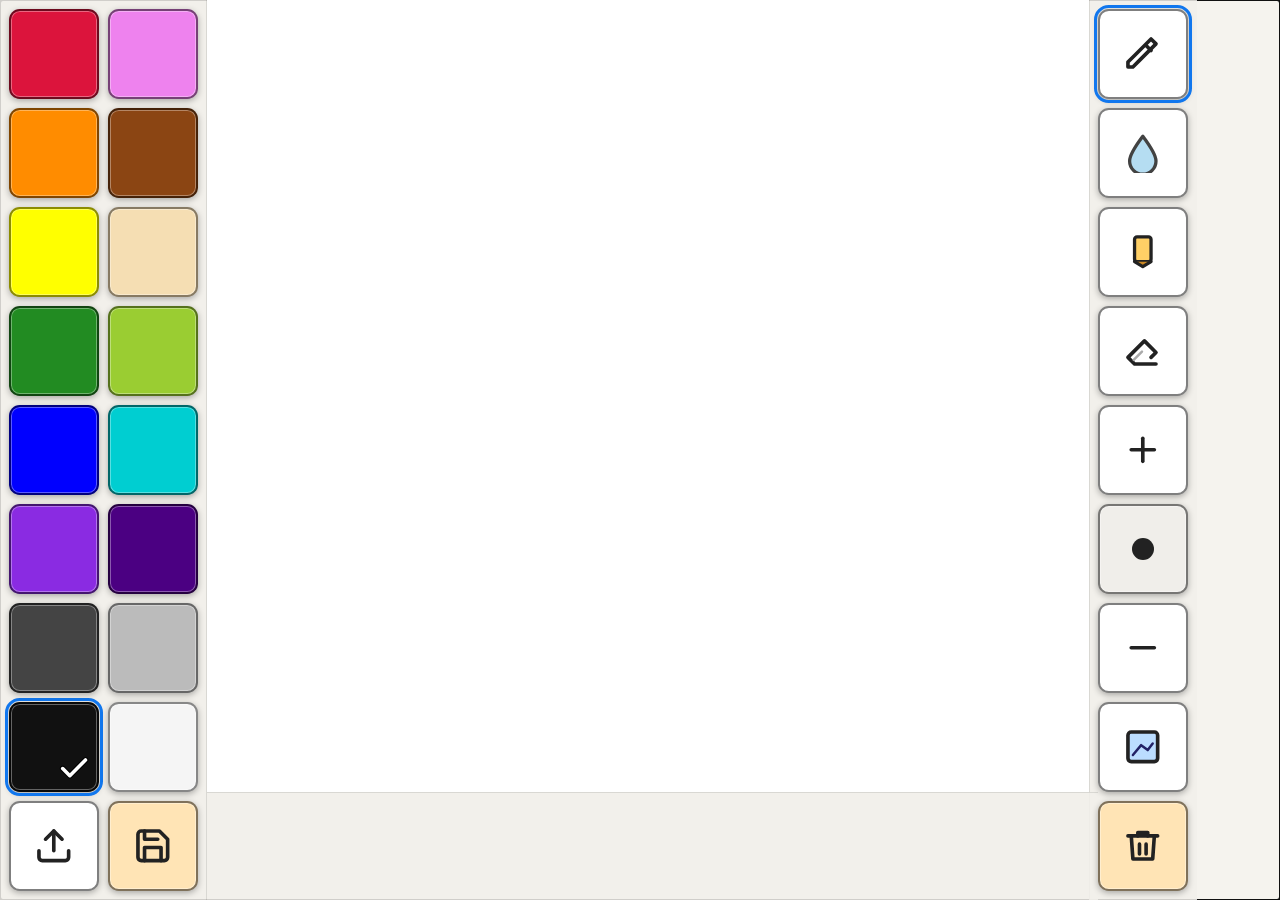
==== finger_paint/index.html @ 2d497949 "Add coloring book feature to finger paint widget A book toggle replaces the upload slot (in fullscre" ====
<!DOCTYPE html>
<html lang="en">
<head>
<meta charset="UTF-8">
<meta name="viewport" content="width=device-width, initial-scale=1.0, maximum-scale=1.0, user-scalable=no, viewport-fit=cover">
<meta name="apple-mobile-web-app-capable" content="yes">
<meta name="mobile-web-app-capable" content="yes">
<title>Finger Painting</title>
<link rel="stylesheet" href="style.css">
</head>
<body>
  <div id="app"></div>

  <!-- Hidden file input for background upload -->
  <input id="bg-upload-input" type="file" accept="image/*" hidden>

  <!-- Hidden anchor used to trigger downloads -->
  <a id="download-anchor" hidden></a>

  <!-- Core modules: simple namespace pattern, plain <script> so file:// works -->
  <script src="js/icons.js?v=4"></script>
  <script src="js/sounds.js?v=4"></script>

  <!-- Brushes self-register into FP.brushes -->
  <script src="js/brushes/marker.js?v=4"></script>
  <script src="js/brushes/watercolor.js?v=4"></script>
  <script src="js/brushes/crayon.js?v=4"></script>
  <script src="js/brushes/eraser.js?v=4"></script>

  <script src="js/storage.js?v=5"></script>
  <script src="js/layout.js?v=5"></script>
  <script src="js/dialogs.js?v=5"></script>
  <script src="js/canvas.js?v=5"></script>
  <script src="js/coloringBook.js?v=5"></script>
  <script src="js/app.js?v=5"></script>
</body>
</html>
---- finger_paint/style.css ----
/* ────────────────────────────────────────────────────────────
   Finger Painting — global styles
   The layout itself is computed in JS (positions are absolute)
   so this file is mostly visual polish.
   ──────────────────────────────────────────────────────────── */

* { box-sizing: border-box; margin: 0; padding: 0; -webkit-tap-highlight-color: transparent; }

html, body {
  width: 100%;
  height: 100%;
  overflow: hidden;
  background: #f5f3ee;
  font-family: -apple-system, BlinkMacSystemFont, "Segoe UI", Roboto, sans-serif;
  user-select: none;
  -webkit-user-select: none;
  touch-action: none;
  overscroll-behavior: none;
}

#app {
  position: fixed;
  inset: 0;
  background: #f5f3ee;
}

/* ── The painting (canvas stack) — square, top-left aligned ── */
.painting {
  position: absolute;
  overflow: hidden;
  background: #ffffff;
  transform-origin: center center;
  /* perspective applied on parent for page-flip animation */
}

.painting canvas {
  position: absolute;
  top: 0;
  left: 0;
  width: 100%;
  /* height set by JS to maintain backing aspect ratio */
  display: block;
  touch-action: none;
  pointer-events: auto;
}

.painting-wrap {
  position: absolute;
  perspective: 1500px;
  pointer-events: none;
}
.painting-wrap > .painting { pointer-events: auto; }

/* Page-turn animation */
.painting.flipping-out {
  animation: pageFlipOut 220ms ease-in forwards;
}
.painting.flipping-in {
  animation: pageFlipIn 220ms ease-out forwards;
}
@keyframes pageFlipOut {
  from { transform: rotateY(0deg);   box-shadow: 0 0 0 rgba(0,0,0,0); }
  to   { transform: rotateY(-90deg); box-shadow: -10px 0 30px rgba(0,0,0,0.25); }
}
@keyframes pageFlipIn {
  from { transform: rotateY(90deg);  box-shadow: 10px 0 30px rgba(0,0,0,0.25); }
  to   { transform: rotateY(0deg);   box-shadow: 0 0 0 rgba(0,0,0,0); }
}

/* ── Buttons (rendered as <button class="btn">) ── */
.btn {
  position: absolute;
  border: 2px solid rgba(0,0,0,0.5);
  border-radius: 8px;
  background: #ffffff;
  box-shadow: 0 2px 6px rgba(0,0,0,0.3),
              inset 0 0 0 1px rgba(255,255,255,0.35);
  display: flex;
  align-items: center;
  justify-content: center;
  cursor: pointer;
  padding: 0;
  overflow: hidden;
  font: inherit;
  color: inherit;
  transition: transform 60ms ease-out, outline-offset 60ms ease-out;
  pointer-events: auto;
}
.btn:active { transform: scale(0.96); }

.btn.light-color { border-color: rgba(0,0,0,0.45); }

.btn.active {
  outline: 3px solid #1177EE;
  outline-offset: 1px;
  z-index: 2;
}

.btn.accent { background: #ffe4b5; }
.btn.indicator { background: #f0eeea; }

.btn.disabled {
  filter: grayscale(100%);
  opacity: 0.6;
  cursor: not-allowed;
  pointer-events: none;
}

body.dialog-open .btn {
  pointer-events: none !important;
}

.btn.thumb { padding: 0; }
.btn.thumb img,
.btn.thumb canvas {
  width: 100%;
  height: 100%;
  display: block;
  object-fit: cover;
  pointer-events: none;
}

/* SVG inside buttons */
.btn svg {
  display: block;
  flex-shrink: 0;
  pointer-events: none;
}

/* Active checkmark overlay on color swatches */
.active-mark {
  position: absolute;
  pointer-events: none;
}

/* Brush size dot */
.size-dot {
  border-radius: 50%;
  background: #222;
  pointer-events: none;
}

/* ── Translucent panel backgrounds ── */
.panel-bg {
  position: absolute;
  background: rgba(242,240,235,0.85);
  pointer-events: none;
  z-index: 1;
}
.panel-bg.with-border-bottom { border-bottom: 1px solid rgba(0,0,0,0.1); }
.panel-bg.with-border-top    { border-top:    1px solid rgba(0,0,0,0.1); }
.panel-bg.with-border-left   { border-left:   1px solid rgba(0,0,0,0.1); }
.panel-bg.with-border-right  { border-right:  1px solid rgba(0,0,0,0.1); }

/* Buttons are above panel backgrounds */
.btn { z-index: 3; }

/* ── Modal dialog ── */
.dialog-backdrop {
  position: fixed;
  inset: 0;
  background: rgba(0,0,0,0.45);
  display: flex;
  align-items: center;
  justify-content: center;
  z-index: 100;
  animation: fadeIn 140ms ease-out;
}
@keyframes fadeIn { from { opacity: 0; } to { opacity: 1; } }

.dialog {
  background: #fffdf8;
  border-radius: 18px;
  border: 2px solid rgba(0,0,0,0.2);
  box-shadow: 0 10px 40px rgba(0,0,0,0.4);
  padding: 24px;
  max-width: 92vw;
  max-height: 92vh;
  display: flex;
  flex-direction: column;
  align-items: center;
  gap: 18px;
  font-size: clamp(16px, 2.4vmin, 22px);
}

.dialog-title {
  font-size: clamp(20px, 3.2vmin, 28px);
  font-weight: 700;
  text-align: center;
  color: #333;
}

.dialog-message {
  text-align: center;
  color: #555;
  max-width: 60ch;
}

.dialog-row {
  display: flex;
  gap: 14px;
  flex-wrap: wrap;
  justify-content: center;
}

.dialog-btn {
  padding: 14px 22px;
  border-radius: 12px;
  border: 2px solid rgba(0,0,0,0.4);
  background: #ffffff;
  cursor: pointer;
  font: inherit;
  font-weight: 600;
  min-width: 110px;
  min-height: 56px;
  display: inline-flex;
  align-items: center;
  justify-content: center;
  gap: 10px;
  box-shadow: 0 2px 6px rgba(0,0,0,0.2);
}
.dialog-btn:active { transform: scale(0.96); }
.dialog-btn.danger { background: #ffd0c0; border-color: #cc4422; color: #882200; }
.dialog-btn.primary { background: #ffe4b5; }
.dialog-btn.thumb-btn {
  flex-direction: column;
  padding: 10px;
  min-width: 140px;
}
.dialog-btn.thumb-btn .thumb-preview {
  width: 100px;
  height: 100px;
  border-radius: 8px;
  border: 1px solid rgba(0,0,0,0.2);
  background: #dff0fa;
  display: block;
  object-fit: cover;
}
.dialog-btn.thumb-btn .thumb-label {
  font-size: 0.75em;
  font-weight: 500;
  text-align: center;
}

/* Hidden during page flip */
.hidden-during-flip { visibility: hidden; }

/* Fullscreen hint toast */
.fullscreen-hint {
  position: fixed;
  top: 8px;
  left: 50%;
  transform: translateX(-50%);
  background: #3e3e3e;
  color: #ffffff;
  padding: 12px 20px;
  border-radius: 0 0 8px 8px;
  font-size: 14px;
  z-index: 10000;
  animation: slideDown 200ms ease-out;
  pointer-events: none;
}

.fullscreen-hint kbd {
  background: #5a5a5a;
  border: 1px solid #2a2a2a;
  border-radius: 3px;
  padding: 2px 6px;
  font-family: monospace;
  font-size: 0.9em;
  margin: 0 3px;
  display: inline-block;
}

.fullscreen-hint.fade-out {
  animation: fadeOut 300ms ease-out forwards;
}

@keyframes slideDown {
  from { opacity: 0; transform: translateX(-50%) translateY(-10px); }
  to { opacity: 1; transform: translateX(-50%) translateY(0); }
}

@keyframes fadeOut {
  from { opacity: 1; }
  to { opacity: 0; }
}
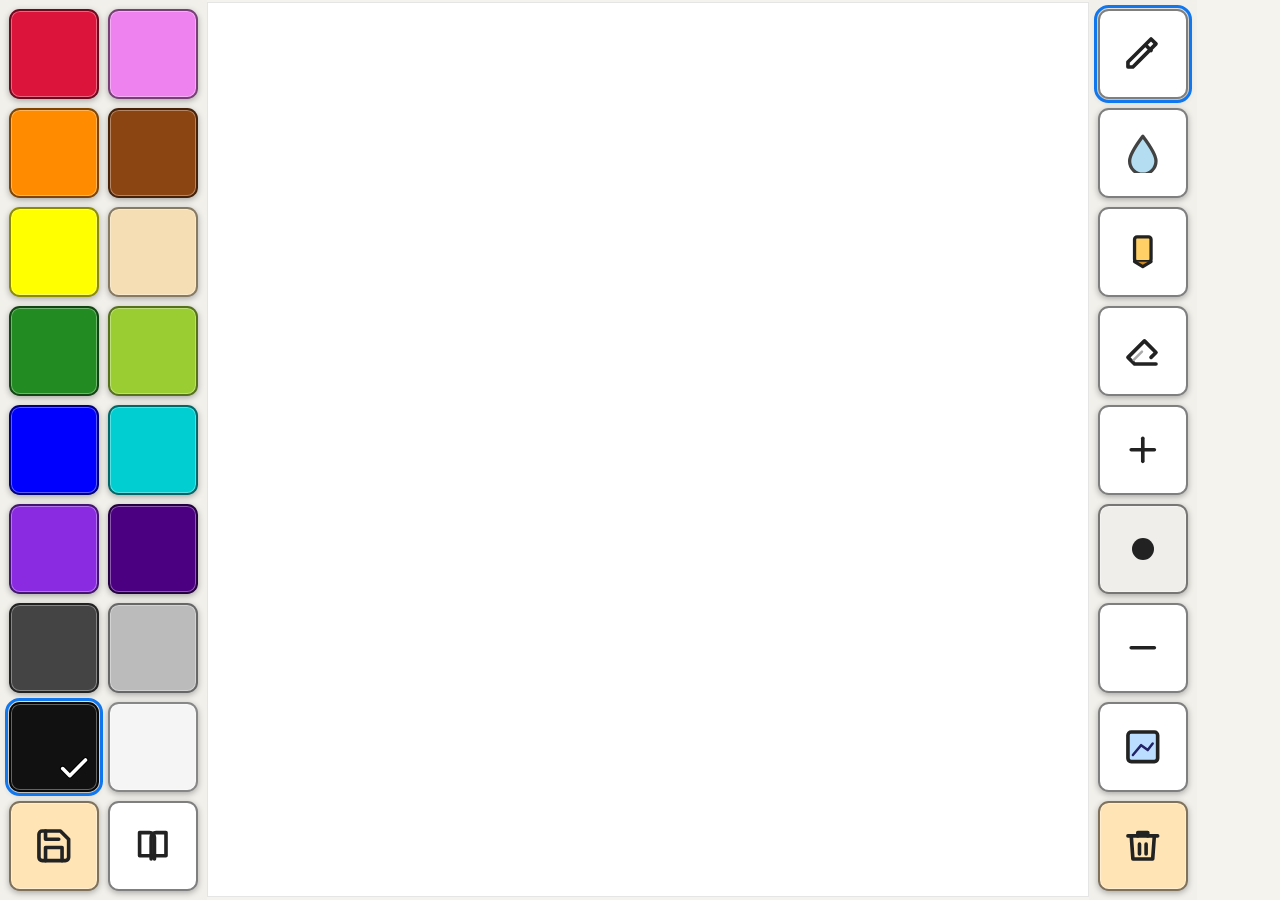
==== commit 07df9e09: "Restructure coloring book UI: bookshelf + page-picker modal Replaces the row-of-thumbnails strip wit" ====
--- a/finger_paint/index.html
+++ b/finger_paint/index.html
@@ -18,20 +18,21 @@
   <a id="download-anchor" hidden></a>
 
   <!-- Core modules: simple namespace pattern, plain <script> so file:// works -->
-  <script src="js/icons.js?v=4"></script>
-  <script src="js/sounds.js?v=4"></script>
+  <script src="js/icons.js?v=9"></script>
+  <script src="js/sounds.js?v=9"></script>
 
   <!-- Brushes self-register into FP.brushes -->
-  <script src="js/brushes/marker.js?v=4"></script>
-  <script src="js/brushes/watercolor.js?v=4"></script>
-  <script src="js/brushes/crayon.js?v=4"></script>
-  <script src="js/brushes/eraser.js?v=4"></script>
+  <script src="js/brushes/marker.js?v=9"></script>
+  <script src="js/brushes/watercolor.js?v=9"></script>
+  <script src="js/brushes/crayon.js?v=9"></script>
+  <script src="js/brushes/eraser.js?v=9"></script>
 
-  <script src="js/storage.js?v=5"></script>
-  <script src="js/layout.js?v=5"></script>
-  <script src="js/dialogs.js?v=5"></script>
-  <script src="js/canvas.js?v=5"></script>
-  <script src="js/coloringBook.js?v=5"></script>
-  <script src="js/app.js?v=5"></script>
+  <script src="js/storage.js?v=9"></script>
+  <script src="js/layout.js?v=9"></script>
+  <script src="js/dialogs.js?v=9"></script>
+  <script src="js/canvas.js?v=9"></script>
+  <script src="js/coloringBook.js?v=9"></script>
+  <script src="js/pagePicker.js?v=9"></script>
+  <script src="js/app.js?v=9"></script>
 </body>
 </html>
--- a/finger_paint/style.css
+++ b/finger_paint/style.css
@@ -22,6 +22,8 @@
   position: fixed;
   inset: 0;
   background: #f5f3ee;
+  outline: none;
+  border: none;
 }
 
 /* ── The painting (canvas stack) — square, top-left aligned ── */
@@ -31,6 +33,7 @@
   background: #ffffff;
   transform-origin: center center;
   /* perspective applied on parent for page-flip animation */
+  z-index: 2;
 }
 
 .painting canvas {
@@ -51,7 +54,7 @@
 }
 .painting-wrap > .painting { pointer-events: auto; }
 
-/* Page-turn animation */
+/* Page-turn animation: flip style (default) */
 .painting.flipping-out {
   animation: pageFlipOut 220ms ease-in forwards;
 }
@@ -65,6 +68,70 @@
 @keyframes pageFlipIn {
   from { transform: rotateY(90deg);  box-shadow: 10px 0 30px rgba(0,0,0,0.25); }
   to   { transform: rotateY(0deg);   box-shadow: 0 0 0 rgba(0,0,0,0); }
+}
+
+/* Fade animation: fade out, resize, fade in */
+.painting.anim-fade-out {
+  animation: pageFadeOut 220ms ease-in forwards;
+}
+.painting.anim-fade-in {
+  animation: pageFadeIn 220ms ease-out forwards;
+}
+@keyframes pageFadeOut {
+  from { opacity: 1; }
+  to   { opacity: 0; }
+}
+@keyframes pageFadeIn {
+  from { opacity: 0; }
+  to   { opacity: 1; }
+}
+
+/* Crossfade animation: fade out old, fade in new simultaneously */
+.painting.anim-crossfade-out {
+  animation: pageCrossfadeOut 220ms ease-in forwards;
+}
+.painting.anim-crossfade-in {
+  animation: pageCrossfadeIn 220ms ease-out forwards;
+}
+@keyframes pageCrossfadeOut {
+  from { opacity: 1; }
+  to   { opacity: 0; }
+}
+@keyframes pageCrossfadeIn {
+  from { opacity: 0; }
+  to   { opacity: 1; }
+}
+
+/* Slide animation: old page slides up, new page slides up from bottom */
+.painting.anim-slide-out {
+  animation: pageSlideOut 220ms ease-in forwards;
+}
+.painting.anim-slide-in {
+  animation: pageSlideIn 220ms ease-out forwards;
+}
+@keyframes pageSlideOut {
+  from { transform: translateY(0);     opacity: 1; }
+  to   { transform: translateY(-100%); opacity: 0; }
+}
+@keyframes pageSlideIn {
+  from { transform: translateY(100%);  opacity: 0; }
+  to   { transform: translateY(0);     opacity: 1; }
+}
+
+/* Wipe animation: wipe from right */
+.painting.anim-wipe-out {
+  animation: pageWipeOut 220ms ease-in forwards;
+}
+.painting.anim-wipe-in {
+  animation: pageWipeIn 220ms ease-out forwards;
+}
+@keyframes pageWipeOut {
+  from { clip-path: inset(0 0 0 0); }
+  to   { clip-path: inset(0 0 0 100%); }
+}
+@keyframes pageWipeIn {
+  from { clip-path: inset(0 100% 0 0); }
+  to   { clip-path: inset(0 0 0 0); }
 }
 
 /* ── Buttons (rendered as <button class="btn">) ── */
@@ -83,6 +150,8 @@
   overflow: hidden;
   font: inherit;
   color: inherit;
+  user-select: none;
+  -webkit-user-select: none;
   transition: transform 60ms ease-out, outline-offset 60ms ease-out;
   pointer-events: auto;
 }
@@ -93,6 +162,18 @@
 .btn.active {
   outline: 3px solid #1177EE;
   outline-offset: 1px;
+  /* No z-index override here — keeping the default .btn z-index (4) so an
+     active button stays above the page-picker backdrop (z 3). The outline
+     is 3px with 1px offset = 4px outside the button; adjacent buttons are
+     separated by ≥G px which is comfortably larger, so no need to lift z
+     to avoid neighbor clipping. */
+}
+
+/* When the page picker is open, buttons tagged "below picker" drop UNDER
+   the backdrop (z 3) so the backdrop's shadow visibly darkens them — used
+   for the Save button per the redesign. The button stays in the DOM but is
+   visually dimmed and the backdrop catches taps on its area. */
+.btn.picker-below {
   z-index: 2;
 }
 
@@ -104,6 +185,15 @@
   opacity: 0.6;
   cursor: not-allowed;
   pointer-events: none;
+}
+
+/* "Inactive" — same dimmed look as .disabled, but still accepts taps. Used
+   when a button is contextually unavailable for its primary action but
+   should still consume the tap (e.g., Clear while the bookshelf is open
+   closes the bookshelf instead of clearing). */
+.btn.inactive {
+  filter: grayscale(100%);
+  opacity: 0.6;
 }
 
 body.dialog-open .btn {
@@ -147,13 +237,73 @@
   pointer-events: none;
   z-index: 1;
 }
-.panel-bg.with-border-bottom { border-bottom: 1px solid rgba(0,0,0,0.1); }
-.panel-bg.with-border-top    { border-top:    1px solid rgba(0,0,0,0.1); }
-.panel-bg.with-border-left   { border-left:   1px solid rgba(0,0,0,0.1); }
-.panel-bg.with-border-right  { border-right:  1px solid rgba(0,0,0,0.1); }
-
-/* Buttons are above panel backgrounds */
-.btn { z-index: 3; }
+
+/* ── Canvas frame background (grey fill in margins when coloring page loaded) ── */
+.canvas-frame-bg-fill {
+  position: absolute;
+  background: rgba(242,240,235,0.85);
+  pointer-events: none;
+  z-index: 0;
+}
+
+/* ── Canvas border (frame around drawing area, on top) ── */
+.canvas-frame-bg {
+  position: absolute;
+  border: 1px solid rgba(0,0,0,0.1);
+  pointer-events: none;
+  z-index: 2;       /* sits with the painting; the page-picker backdrop (z 3) goes over it */
+}
+
+/* Buttons are above all other elements */
+.btn { z-index: 4; }
+
+/* ── Page picker (modal grid over the canvas) ── */
+.page-picker-backdrop {
+  position: absolute;
+  inset: 0;
+  background: rgba(0,0,0,0.35);
+  z-index: 3;        /* over canvas + border (z 2), under regular .btn (z 4) so the
+                        color palette, Save, Bookshelf-toggle, and Clear stay
+                        interactive above the shadow */
+  pointer-events: auto;
+  animation: fadeIn 140ms ease-out;
+}
+
+/* Picker tiles + contextual chrome (prev/indicator/next) sit ABOVE the regular
+   .btn z-index so they're clickable on top of the backdrop and the drawing-
+   tools buttons that would otherwise overlap them. */
+.page-picker-grid .btn,
+.btn.picker-chrome {
+  z-index: 5;
+}
+
+/* Tiles use the same .btn.thumb image sizing already defined above. The grid
+   itself is positioned absolutely by JS, one tile per (B × B) slot. */
+.page-picker-grid {
+  position: absolute;
+  z-index: 5;
+  pointer-events: none;   /* tile buttons opt back in via .btn pointer-events:auto */
+}
+
+/* Small delete badge in the top-right corner of saved-drawing tiles. */
+.page-tile-delete {
+  position: absolute;
+  z-index: 6;
+  border-radius: 50%;
+  background: #ffd0c0;
+  border: 2px solid #cc4422;
+  color: #882200;
+  display: flex;
+  align-items: center;
+  justify-content: center;
+  cursor: pointer;
+  pointer-events: auto;
+  box-shadow: 0 2px 4px rgba(0,0,0,0.3);
+  padding: 0;
+  font: inherit;
+}
+.page-tile-delete:active { transform: scale(0.96); }
+.page-tile-delete svg { pointer-events: none; }
 
 /* ── Modal dialog ── */
 .dialog-backdrop {
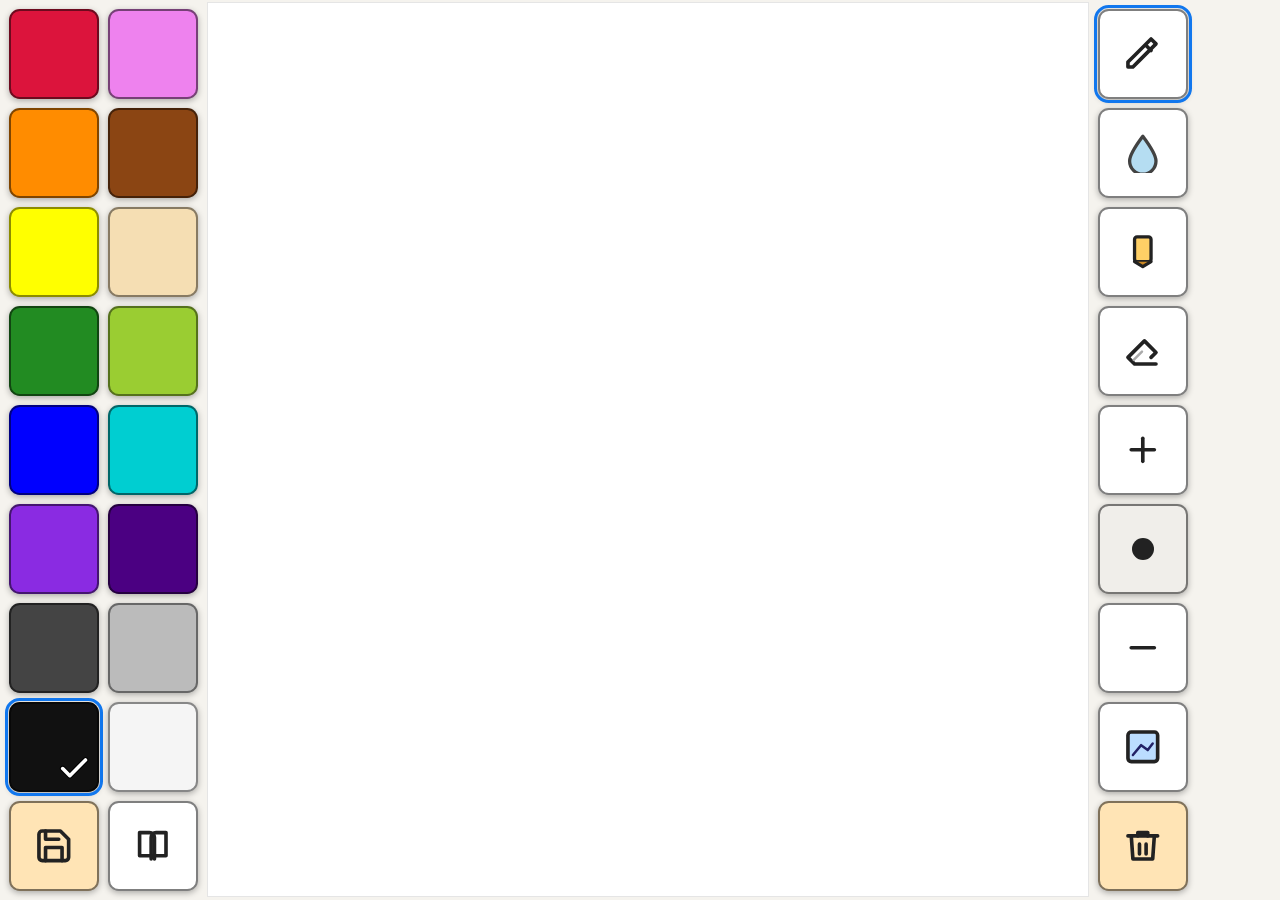
==== commit 66c18c78: "Stage 4 + Stage 5: storage v3, color preview, polish Stage 4 - storage migration + color preview + f" ====
--- a/finger_paint/index.html
+++ b/finger_paint/index.html
@@ -18,21 +18,21 @@
   <a id="download-anchor" hidden></a>
 
   <!-- Core modules: simple namespace pattern, plain <script> so file:// works -->
-  <script src="js/icons.js?v=9"></script>
-  <script src="js/sounds.js?v=9"></script>
+  <script src="js/icons.js?v=13"></script>
+  <script src="js/sounds.js?v=13"></script>
 
   <!-- Brushes self-register into FP.brushes -->
-  <script src="js/brushes/marker.js?v=9"></script>
-  <script src="js/brushes/watercolor.js?v=9"></script>
-  <script src="js/brushes/crayon.js?v=9"></script>
-  <script src="js/brushes/eraser.js?v=9"></script>
+  <script src="js/brushes/marker.js?v=13"></script>
+  <script src="js/brushes/watercolor.js?v=13"></script>
+  <script src="js/brushes/crayon.js?v=13"></script>
+  <script src="js/brushes/eraser.js?v=13"></script>
 
-  <script src="js/storage.js?v=9"></script>
-  <script src="js/layout.js?v=9"></script>
-  <script src="js/dialogs.js?v=9"></script>
-  <script src="js/canvas.js?v=9"></script>
-  <script src="js/coloringBook.js?v=9"></script>
-  <script src="js/pagePicker.js?v=9"></script>
-  <script src="js/app.js?v=9"></script>
+  <script src="js/storage.js?v=13"></script>
+  <script src="js/layout.js?v=13"></script>
+  <script src="js/dialogs.js?v=13"></script>
+  <script src="js/canvas.js?v=13"></script>
+  <script src="js/coloringBook.js?v=13"></script>
+  <script src="js/pagePicker.js?v=13"></script>
+  <script src="js/app.js?v=13"></script>
 </body>
 </html>
--- a/finger_paint/style.css
+++ b/finger_paint/style.css
@@ -140,8 +140,7 @@
   border: 2px solid rgba(0,0,0,0.5);
   border-radius: 8px;
   background: #ffffff;
-  box-shadow: 0 2px 6px rgba(0,0,0,0.3),
-              inset 0 0 0 1px rgba(255,255,255,0.35);
+  box-shadow: 0 2px 6px rgba(0,0,0,0.3);
   display: flex;
   align-items: center;
   justify-content: center;
@@ -230,21 +229,6 @@
   pointer-events: none;
 }
 
-/* ── Translucent panel backgrounds ── */
-.panel-bg {
-  position: absolute;
-  background: rgba(242,240,235,0.85);
-  pointer-events: none;
-  z-index: 1;
-}
-
-/* ── Canvas frame background (grey fill in margins when coloring page loaded) ── */
-.canvas-frame-bg-fill {
-  position: absolute;
-  background: rgba(242,240,235,0.85);
-  pointer-events: none;
-  z-index: 0;
-}
 
 /* ── Canvas border (frame around drawing area, on top) ── */
 .canvas-frame-bg {
@@ -261,12 +245,27 @@
 .page-picker-backdrop {
   position: absolute;
   inset: 0;
-  background: rgba(0,0,0,0.35);
-  z-index: 3;        /* over canvas + border (z 2), under regular .btn (z 4) so the
-                        color palette, Save, Bookshelf-toggle, and Clear stay
-                        interactive above the shadow */
+  background: #9E9D99;     /* opaque "lightbox" — matches the apparent color
+                              the translucent overlay used to produce over the
+                              panel backgrounds, but now stable so it doesn't
+                              shift when panel bgs are removed */
+  z-index: 3;              /* over canvas + border (z 2), under regular .btn
+                              (z 4) so the color palette, Save, Bookshelf-
+                              toggle, and Clear stay interactive above it */
   pointer-events: auto;
   animation: fadeIn 140ms ease-out;
+}
+
+/* Decorative frame around the picker grid. Sits BETWEEN the lightbox (z 3)
+   and the picker tiles + chrome (z 5) so the tiles read as a distinct
+   surface separate from the bookshelf row below. */
+.page-picker-panel {
+  position: absolute;
+  z-index: 4;
+  background: rgba(242,240,235,0.85);
+  outline: 1px solid rgba(0,0,0,0.1);
+  border-radius: 12px;
+  pointer-events: none;
 }
 
 /* Picker tiles + contextual chrome (prev/indicator/next) sit ABOVE the regular
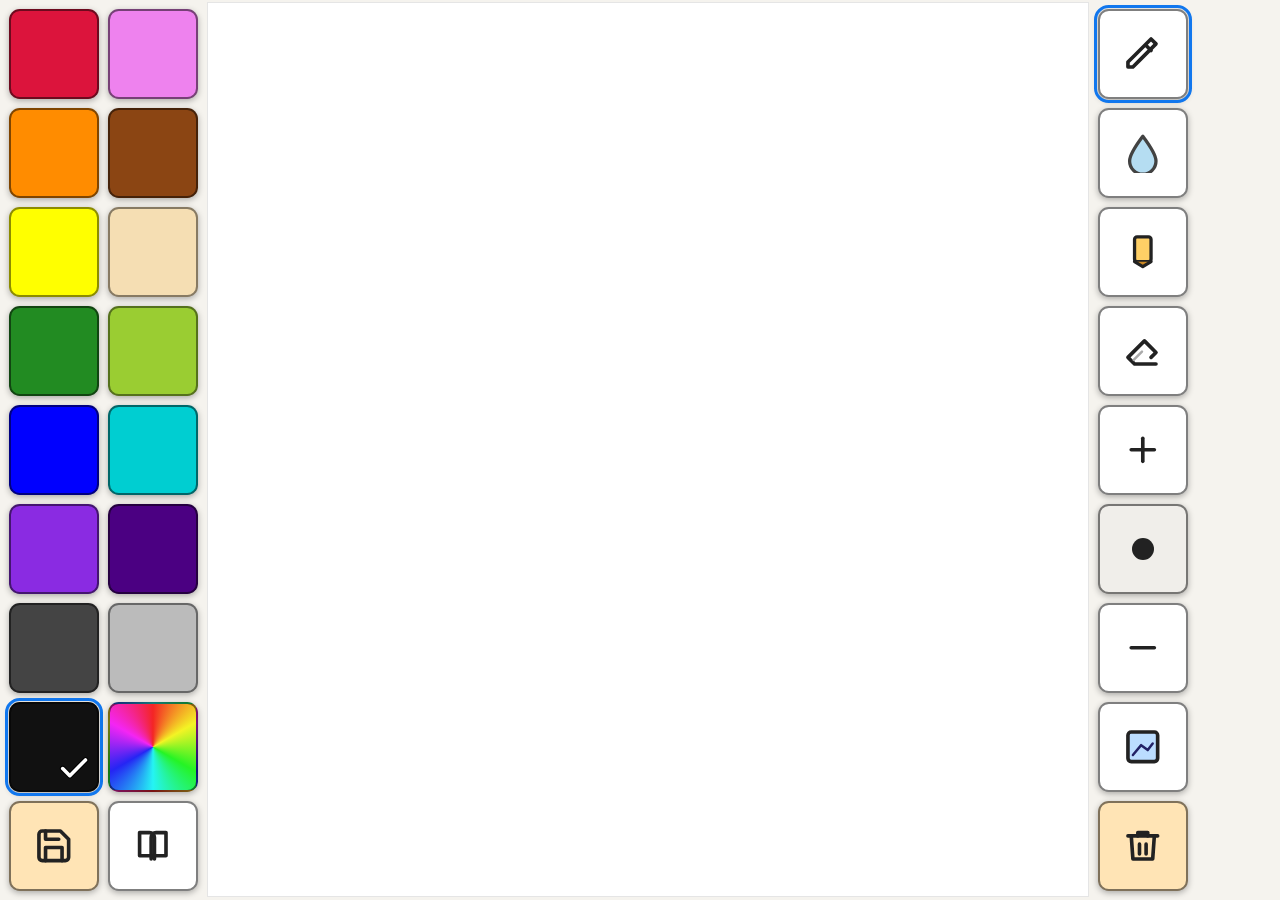
==== commit 185e5405: "Add Rainbow paint: one swatch that composes with every tool Introduce "rainbow" as a special colour " ====
--- a/finger_paint/index.html
+++ b/finger_paint/index.html
@@ -18,21 +18,22 @@
   <a id="download-anchor" hidden></a>
 
   <!-- Core modules: simple namespace pattern, plain <script> so file:// works -->
-  <script src="js/icons.js?v=13"></script>
-  <script src="js/sounds.js?v=13"></script>
+  <script src="js/icons.js?v=21"></script>
+  <script src="js/sounds.js?v=21"></script>
+  <script src="js/rainbow.js?v=21"></script>
 
   <!-- Brushes self-register into FP.brushes -->
-  <script src="js/brushes/marker.js?v=13"></script>
-  <script src="js/brushes/watercolor.js?v=13"></script>
-  <script src="js/brushes/crayon.js?v=13"></script>
-  <script src="js/brushes/eraser.js?v=13"></script>
+  <script src="js/brushes/marker.js?v=21"></script>
+  <script src="js/brushes/watercolor.js?v=21"></script>
+  <script src="js/brushes/crayon.js?v=21"></script>
+  <script src="js/brushes/eraser.js?v=21"></script>
 
-  <script src="js/storage.js?v=13"></script>
-  <script src="js/layout.js?v=13"></script>
-  <script src="js/dialogs.js?v=13"></script>
-  <script src="js/canvas.js?v=13"></script>
-  <script src="js/coloringBook.js?v=13"></script>
-  <script src="js/pagePicker.js?v=13"></script>
-  <script src="js/app.js?v=13"></script>
+  <script src="js/storage.js?v=21"></script>
+  <script src="js/layout.js?v=21"></script>
+  <script src="js/dialogs.js?v=21"></script>
+  <script src="js/canvas.js?v=21"></script>
+  <script src="js/coloringBook.js?v=21"></script>
+  <script src="js/pagePicker.js?v=21"></script>
+  <script src="js/app.js?v=21"></script>
 </body>
 </html>
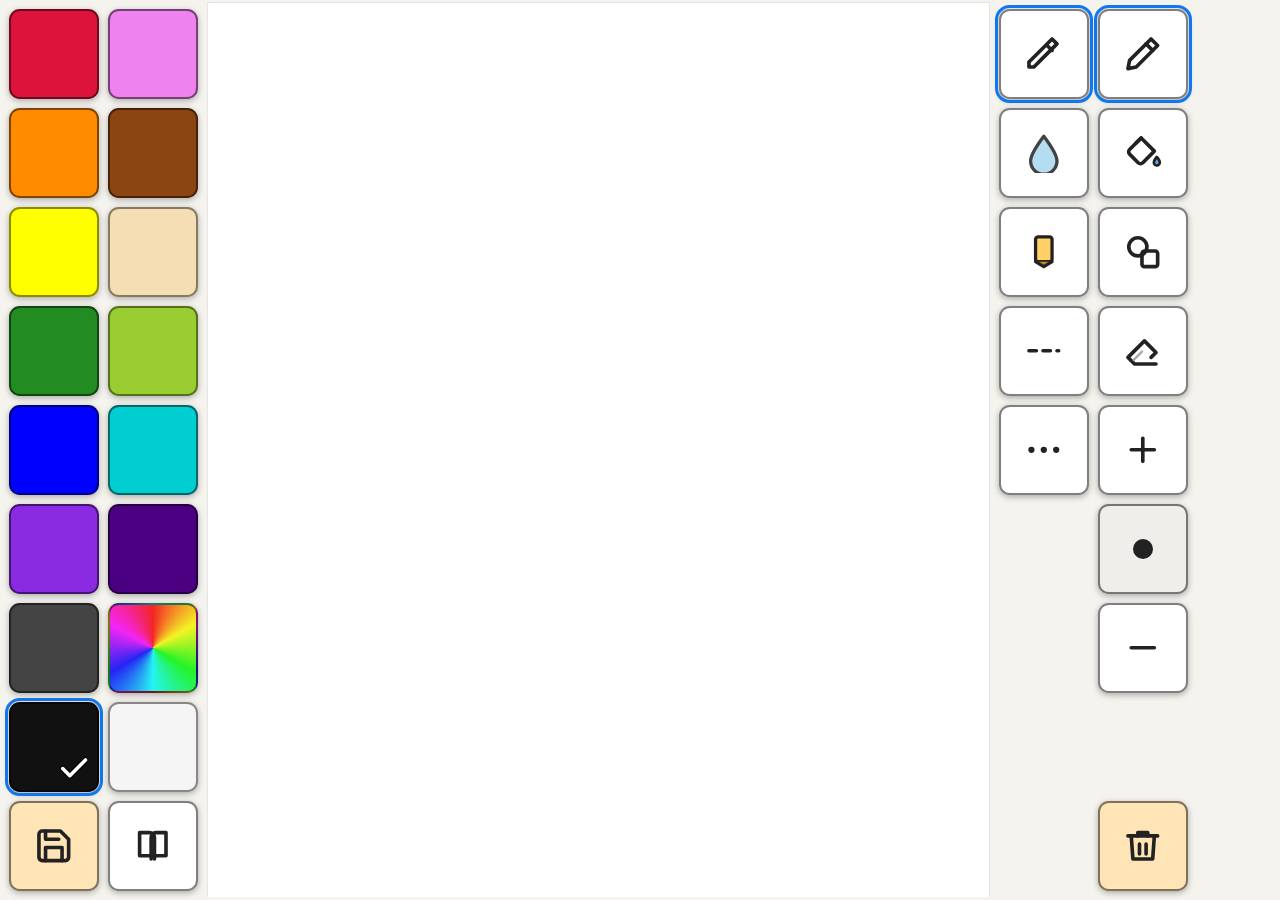
==== commit 439a4bf7: "Two-line toolbar: Draw/Fill/Shape/Eraser with a dynamic options line The tools column/row is now two" ====
--- a/finger_paint/index.html
+++ b/finger_paint/index.html
@@ -18,22 +18,25 @@
   <a id="download-anchor" hidden></a>
 
   <!-- Core modules: simple namespace pattern, plain <script> so file:// works -->
-  <script src="js/icons.js?v=21"></script>
-  <script src="js/sounds.js?v=21"></script>
-  <script src="js/rainbow.js?v=21"></script>
+  <script src="js/icons.js?v=22"></script>
+  <script src="js/sounds.js?v=22"></script>
+  <script src="js/rainbow.js?v=22"></script>
+  <script src="js/shapes.js?v=22"></script>
 
   <!-- Brushes self-register into FP.brushes -->
-  <script src="js/brushes/marker.js?v=21"></script>
-  <script src="js/brushes/watercolor.js?v=21"></script>
-  <script src="js/brushes/crayon.js?v=21"></script>
-  <script src="js/brushes/eraser.js?v=21"></script>
+  <script src="js/brushes/marker.js?v=22"></script>
+  <script src="js/brushes/watercolor.js?v=22"></script>
+  <script src="js/brushes/crayon.js?v=22"></script>
+  <script src="js/brushes/eraser.js?v=22"></script>
+  <script src="js/brushes/dash.js?v=22"></script>
+  <script src="js/brushes/dot.js?v=22"></script>
 
-  <script src="js/storage.js?v=21"></script>
-  <script src="js/layout.js?v=21"></script>
-  <script src="js/dialogs.js?v=21"></script>
-  <script src="js/canvas.js?v=21"></script>
-  <script src="js/coloringBook.js?v=21"></script>
-  <script src="js/pagePicker.js?v=21"></script>
-  <script src="js/app.js?v=21"></script>
+  <script src="js/storage.js?v=22"></script>
+  <script src="js/layout.js?v=22"></script>
+  <script src="js/dialogs.js?v=22"></script>
+  <script src="js/canvas.js?v=22"></script>
+  <script src="js/coloringBook.js?v=22"></script>
+  <script src="js/pagePicker.js?v=22"></script>
+  <script src="js/app.js?v=22"></script>
 </body>
 </html>
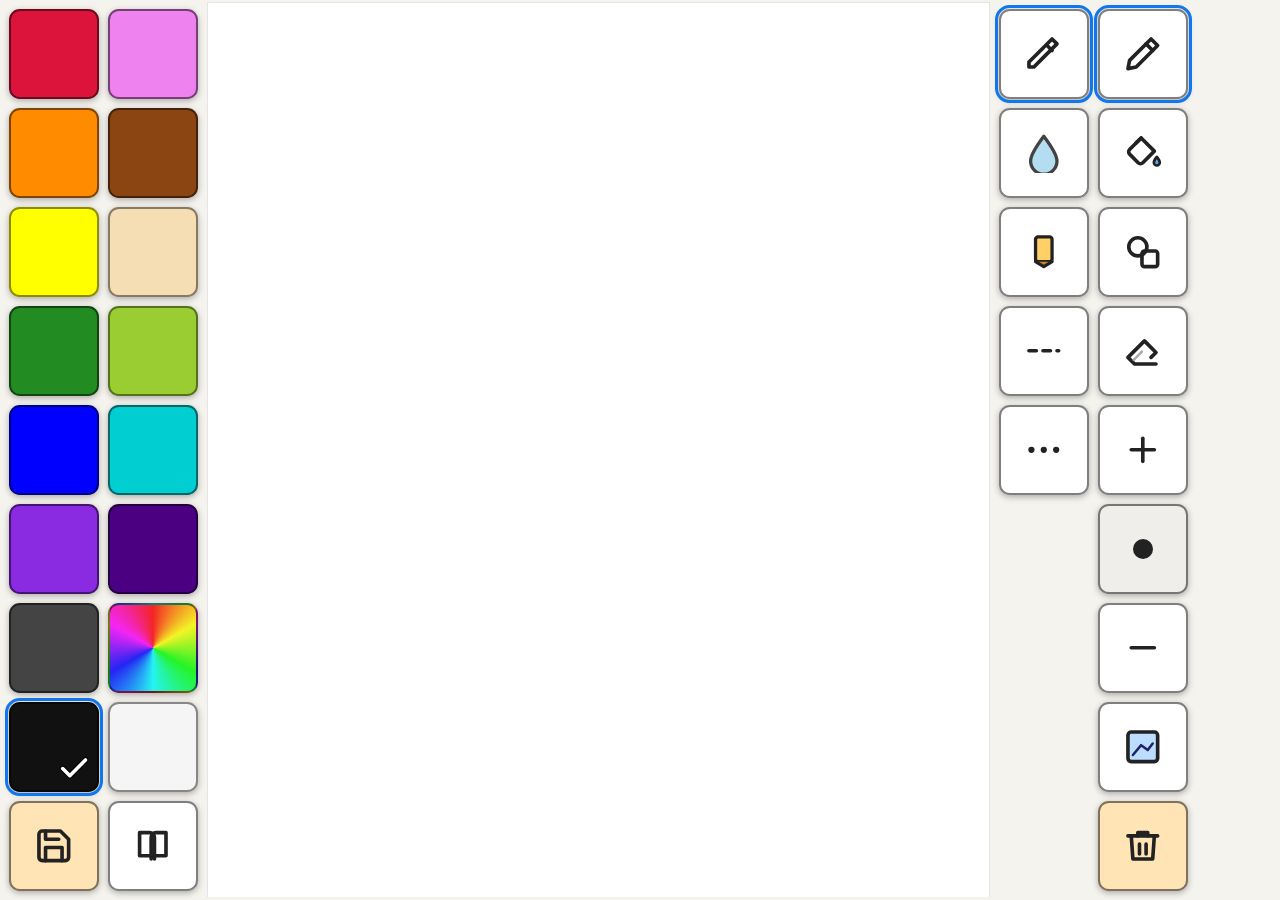
==== commit 99080afd: "Add PWA manifests so the app can be installed and screen-pinned Both variants now ship a web app man" ====
--- a/finger_paint/index.html
+++ b/finger_paint/index.html
@@ -5,7 +5,13 @@
 <meta name="viewport" content="width=device-width, initial-scale=1.0, maximum-scale=1.0, user-scalable=no, viewport-fit=cover">
 <meta name="apple-mobile-web-app-capable" content="yes">
 <meta name="mobile-web-app-capable" content="yes">
+<meta name="theme-color" content="#f5f3ee">
 <title>Finger Painting</title>
+<!-- Installable PWA: "Add to Home Screen" in Chrome (over HTTPS) installs a
+     standalone app — no browser UI — which Android can then screen-pin. -->
+<link rel="manifest" href="manifest.json">
+<link rel="apple-touch-icon" href="icons/icon-192.png">
+<link rel="icon" type="image/png" sizes="192x192" href="icons/icon-192.png">
 <link rel="stylesheet" href="style.css">
 </head>
 <body>
